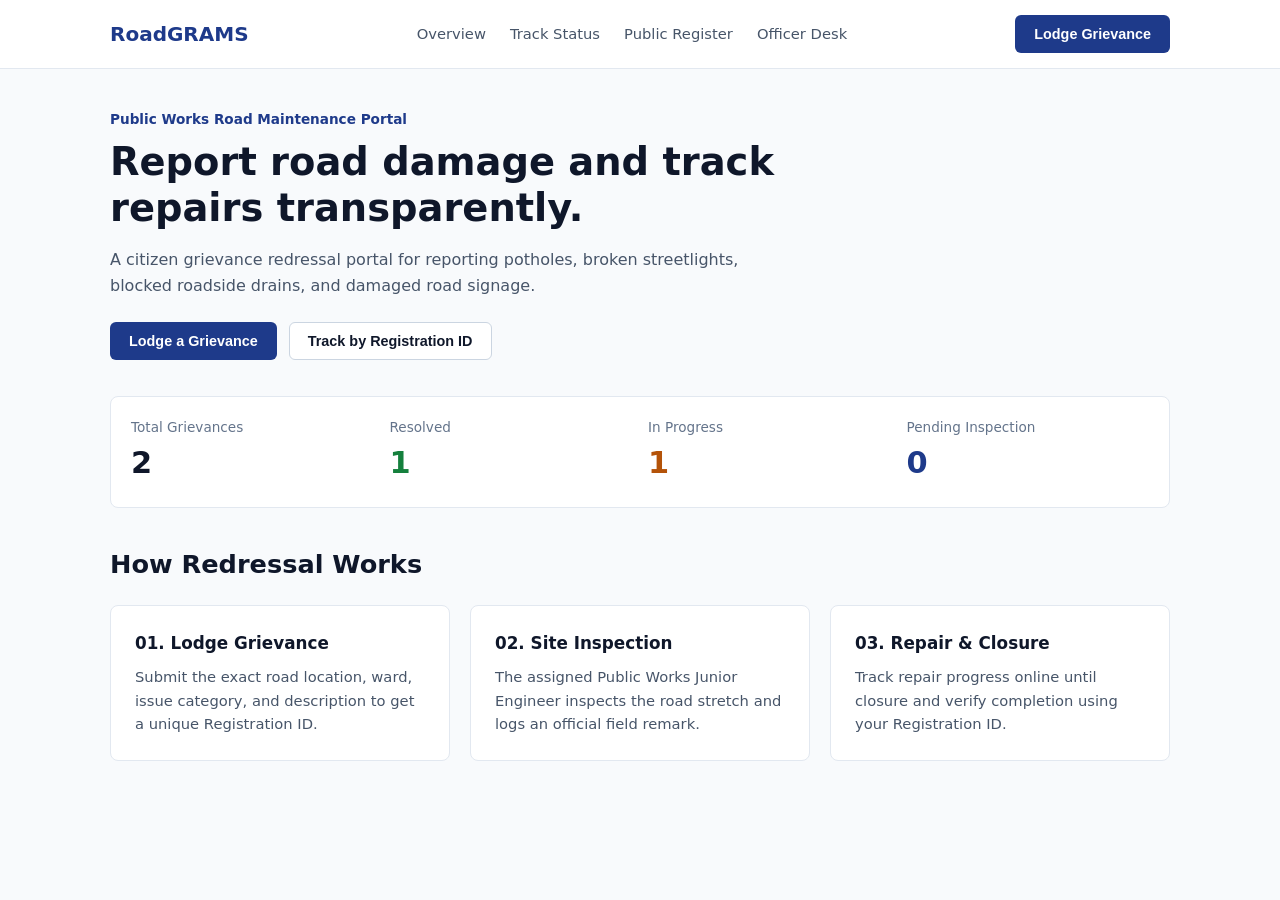
==== CSE 326 Project/index.html @ 52b889cb "Add files via upload index.html -Saurav Bishoyi,  style.css - Harsh Mishra script.js - Bishwa Bism" ====
<!DOCTYPE html>
<html lang="en">
<head>
  <meta charset="UTF-8" />
  <meta name="viewport" content="width=device-width, initial-scale=1.0" />
  <title>RoadGRAMS - Road Maintenance Grievance Portal</title>
  <link rel="stylesheet" href="style.css" />
</head>
<body>
  <!-- Header Navigation -->
  <header class="site-header">
    <div class="container header-inner">
      <a href="#home" class="brand" onclick="showSection('home')">RoadGRAMS</a>
      <nav class="nav-links">
        <a href="#home" onclick="showSection('home')">Overview</a>
        <a href="#track" onclick="showSection('track')">Track Status</a>
        <a href="#register" onclick="showSection('register')">Public Register</a>
        <a href="#officer" onclick="showSection('officer')">Officer Desk</a>
      </nav>
      <button class="btn-primary" onclick="showSection('lodge')">Lodge Grievance</button>
    </div>
  </header>

  <main class="container">
    <!-- 1. OVERVIEW SECTION -->
    <section id="section-home" class="page-section active">
      <div class="hero-box">
        <p class="kicker">Public Works Road Maintenance Portal</p>
        <h1>Report road damage and track repairs transparently.</h1>
        <p class="subtitle">
          A citizen grievance redressal portal for reporting potholes,
          broken streetlights, blocked roadside drains, and damaged road signage.
        </p>
        <div class="hero-actions">
          <button class="btn-primary" onclick="showSection('lodge')">Lodge a Grievance</button>
          <button class="btn-secondary" onclick="showSection('track')">Track by Registration ID</button>
        </div>
      </div>

      <!-- Live Statistics Strip -->
      <div class="stats-grid">
        <div class="stat-item">
          <span class="stat-label">Total Grievances</span>
          <strong id="stat-total" class="stat-value">0</strong>
        </div>
        <div class="stat-item">
          <span class="stat-label">Resolved</span>
          <strong id="stat-resolved" class="stat-value text-green">0</strong>
        </div>
        <div class="stat-item">
          <span class="stat-label">In Progress</span>
          <strong id="stat-progress" class="stat-value text-amber">0</strong>
        </div>
        <div class="stat-item">
          <span class="stat-label">Pending Inspection</span>
          <strong id="stat-pending" class="stat-value text-navy">0</strong>
        </div>
      </div>

      <!-- 3-Step Redressal Process -->
      <div class="steps-section">
        <h2>How Redressal Works</h2>
        <div class="steps-grid">
          <div class="step-card">
            <h3>01. Lodge Grievance</h3>
            <p>Submit the exact road location, ward, issue category, and description to get a unique Registration ID.</p>
          </div>
          <div class="step-card">
            <h3>02. Site Inspection</h3>
            <p>The assigned Public Works Junior Engineer inspects the road stretch and logs an official field remark.</p>
          </div>
          <div class="step-card">
            <h3>03. Repair & Closure</h3>
            <p>Track repair progress online until closure and verify completion using your Registration ID.</p>
          </div>
        </div>
      </div>
    </section>

    <!-- 2. LODGE GRIEVANCE FORM SECTION -->
    <section id="section-lodge" class="page-section">
      <h2>Lodge a Road Maintenance Grievance</h2>
      <p class="section-desc">Fill in accurate location details so the assigned PWD division can locate the road stretch quickly.</p>

      <form id="grievance-form" class="card-panel">
        <div class="form-grid">
          <div class="form-group">
            <label for="citizenName">Citizen Full Name *</label>
            <input type="text" id="citizenName" required placeholder="e.g. Aarav Sharma" />
          </div>
          <div class="form-group">
            <label for="mobile">Mobile Number (10 Digits) *</label>
            <input type="tel" id="mobile" required pattern="[0-9]{10}" maxlength="10" placeholder="e.g. 9876543210" />
          </div>
          <div class="form-group">
            <label for="ward">Ward / Sector *</label>
            <input type="text" id="ward" required placeholder="e.g. Ward 14 - Sector 14" />
          </div>
          <div class="form-group">
            <label for="pincode">PIN Code *</label>
            <input type="text" id="pincode" required pattern="[0-9]{6}" maxlength="6" placeholder="e.g. 110014" />
          </div>
          <div class="form-group">
            <label for="roadName">Road / Highway Name *</label>
            <input type="text" id="roadName" required placeholder="e.g. MG Road Main Corridor" />
          </div>
          <div class="form-group">
            <label for="landmark">Nearest Landmark *</label>
            <input type="text" id="landmark" required placeholder="e.g. Near Government Polytechnic Gate" />
          </div>
          <div class="form-group">
            <label for="category">Issue Category *</label>
            <select id="category" required>
              <option value="Pothole & Surface Crack">Pothole & Surface Crack</option>
              <option value="Road Resurfacing Needed">Road Resurfacing Needed</option>
              <option value="Broken Streetlight">Broken Streetlight</option>
              <option value="Waterlogging & Blocked Drain">Waterlogging & Blocked Drain</option>
              <option value="Damaged Divider & Signage">Damaged Divider & Signage</option>
            </select>
          </div>
          <div class="form-group">
            <label for="severity">Severity Level *</label>
            <select id="severity" required>
              <option value="Routine">Routine</option>
              <option value="Moderate" selected>Moderate</option>
              <option value="Urgent Hazard">Urgent Hazard</option>
            </select>
          </div>
        </div>

        <div class="form-group full-width">
          <label for="description">Detailed Description of Road Damage *</label>
          <textarea id="description" rows="4" required placeholder="Describe approximate size of pothole, number of faulty lights, or traffic hazard..."></textarea>
        </div>

        <div class="form-actions">
          <button type="submit" class="btn-primary">Submit Grievance</button>
          <button type="reset" class="btn-secondary">Clear Form</button>
        </div>
      </form>

      <!-- Acknowledgement Receipt (Shown after submission) -->
      <div id="receipt-box" class="card-panel hidden">
        <p class="kicker text-green">Grievance Registered Successfully</p>
        <h3>Acknowledgement Receipt</h3>
        <p>Your unique CPGRAMS-style Registration Number is:</p>
        <p id="receipt-id" class="mono-id"></p>
        <p id="receipt-summary" class="subtitle"></p>
        <div class="hero-actions">
          <button class="btn-primary" onclick="trackLastSubmitted()">Track This Grievance</button>
          <button class="btn-secondary" onclick="window.print()">Print Receipt</button>
        </div>
      </div>
    </section>

    <!-- 3. TRACK STATUS SECTION -->
    <section id="section-track" class="page-section">
      <h2>Track Grievance Status</h2>
      <p class="section-desc">Enter your Registration Number (for example, <code>RDGRM/2026/00101</code>) to check live status and officer remarks.</p>

      <div class="search-bar">
        <input type="text" id="track-input" placeholder="Enter Registration ID (e.g. RDGRM/2026/00101)" />
        <button class="btn-primary" onclick="trackGrievance()">Track Status</button>
      </div>

      <div id="track-result" class="card-panel hidden"></div>
      <p id="track-error" class="error-msg hidden">No grievance found with that Registration Number.</p>
    </section>

    <!-- 4. PUBLIC REGISTER SECTION -->
    <section id="section-register" class="page-section">
      <div class="section-head-row">
        <div>
          <h2>Public Grievance Register</h2>
          <p class="section-desc">Browse and filter all reported road maintenance complaints.</p>
        </div>
        <select id="filter-status" onchange="renderRegisterTable()">
          <option value="All">All Statuses</option>
          <option value="Received">Received</option>
          <option value="Under Inspection">Under Inspection</option>
          <option value="In Progress">In Progress</option>
          <option value="Resolved">Resolved</option>
        </select>
      </div>

      <div class="table-wrap">
        <table>
          <thead>
            <tr>
              <th>Registration ID</th>
              <th>Road & Ward</th>
              <th>Category</th>
              <th>Filed On</th>
              <th>Status</th>
              <th>Action</th>
            </tr>
          </thead>
          <tbody id="register-tbody"></tbody>
        </table>
      </div>
    </section>

    <!-- 5. OFFICER DESK SECTION -->
    <section id="section-officer" class="page-section">
      <h2>Officer Redressal Desk (Demo)</h2>
      <p class="section-desc">Update complaint status and add inspection remarks as a Public Works officer.</p>

      <div class="card-panel">
        <div class="form-grid">
          <div class="form-group">
            <label for="officer-select-id">Select Grievance *</label>
            <select id="officer-select-id"></select>
          </div>
          <div class="form-group">
            <label for="officer-status">New Status *</label>
            <select id="officer-status">
              <option value="Received">Received</option>
              <option value="Under Inspection">Under Inspection</option>
              <option value="In Progress">In Progress</option>
              <option value="Resolved">Resolved</option>
            </select>
          </div>
        </div>
        <div class="form-group full-width">
          <label for="officer-remark">Official Inspection / Action Remark *</label>
          <textarea id="officer-remark" rows="3" placeholder="e.g. Site inspected; bitumen repair crew scheduled for tomorrow morning."></textarea>
        </div>
        <button class="btn-primary" onclick="updateOfficerStatus()">Update Grievance Status</button>
        <p id="officer-msg" class="text-green hidden" style="margin-top: 12px;">Status updated successfully.</p>
      </div>
    </section>
  </main>

  

  <script src="script.js"></script>
</body>
</html>
---- CSE 326 Project/style.css ----
/* RoadGRAMS - Clean Civic Stylesheet (Pure CSS3) */
* {
  box-sizing: border-box;
  margin: 0;
  padding: 0;
}

body {
  font-family: system-ui, -apple-system, "Segoe UI", Roboto, sans-serif;
  background-color: #f8fafc;
  color: #0f172a;
  line-height: 1.6;
}

.container {
  max-width: 1100px;
  margin: 0 auto;
  padding: 0 20px;
}

/* Header Navigation */
.site-header {
  background: #ffffff;
  border-bottom: 1px solid #e2e8f0;
  position: sticky;
  top: 0;
  z-index: 10;
}

.header-inner {
  display: flex;
  align-items: center;
  justify-content: space-between;
  gap: 24px;
  height: 68px;
}

.brand {
  font-size: 1.25rem;
  font-weight: 700;
  color: #1e3a8a;
  text-decoration: none;
}

.nav-links {
  display: flex;
  gap: 24px;
}

.nav-links a {
  text-decoration: none;
  color: #475569;
  font-size: 0.92rem;
  font-weight: 500;
}

.nav-links a:hover {
  color: #1e3a8a;
  text-decoration: underline;
}

/* Buttons */
.btn-primary,
.btn-secondary {
  padding: 10px 18px;
  border-radius: 6px;
  font-size: 0.9rem;
  font-weight: 600;
  cursor: pointer;
  border: 1px solid transparent;
}

.btn-primary {
  background: #1e3a8a;
  color: #ffffff;
}

.btn-primary:hover {
  background: #172554;
}

.btn-secondary {
  background: #ffffff;
  color: #0f172a;
  border-color: #cbd5e1;
}

.btn-secondary:hover {
  background: #f1f5f9;
}

/* Sections */
.page-section {
  display: none;
  padding: 40px 0;
}

.page-section.active {
  display: block;
}

.kicker {
  font-size: 0.85rem;
  font-weight: 600;
  color: #1e3a8a;
  margin-bottom: 8px;
}

h1 {
  font-size: 2.4rem;
  line-height: 1.2;
  margin-bottom: 16px;
  max-width: 720px;
}

h2 {
  font-size: 1.6rem;
  margin-bottom: 8px;
}

.subtitle,
.section-desc {
  color: #475569;
  max-width: 680px;
  margin-bottom: 24px;
}

.hero-actions {
  display: flex;
  gap: 12px;
  flex-wrap: wrap;
}

/* Stats Strip */
.stats-grid {
  display: grid;
  grid-template-columns: repeat(auto-fit, minmax(200px, 1fr));
  gap: 16px;
  margin: 36px 0;
  padding: 20px;
  background: #ffffff;
  border: 1px solid #e2e8f0;
  border-radius: 8px;
}

.stat-label {
  display: block;
  font-size: 0.85rem;
  color: #64748b;
}

.stat-value {
  font-size: 1.9rem;
  font-variant-numeric: tabular-nums;
}

/* Steps */
.steps-grid {
  display: grid;
  grid-template-columns: repeat(auto-fit, minmax(250px, 1fr));
  gap: 20px;
  margin-top: 20px;
}

.step-card,
.card-panel {
  background: #ffffff;
  border: 1px solid #e2e8f0;
  border-radius: 8px;
  padding: 24px;
}

.step-card h3 {
  margin-bottom: 8px;
  font-size: 1.05rem;
}

.step-card p {
  color: #475569;
  font-size: 0.92rem;
}

/* Forms */
.form-grid {
  display: grid;
  grid-template-columns: repeat(auto-fit, minmax(260px, 1fr));
  gap: 16px;
  margin-bottom: 16px;
}

.form-group {
  display: flex;
  flex-direction: column;
  gap: 6px;
}

.form-group label {
  font-size: 0.88rem;
  font-weight: 600;
  color: #334155;
}

input,
select,
textarea {
  padding: 10px 12px;
  border: 1px solid #cbd5e1;
  border-radius: 6px;
  font-family: inherit;
  font-size: 0.92rem;
  background: #ffffff;
}

input:focus,
select:focus,
textarea:focus {
  outline: 2px solid #1e3a8a;
  outline-offset: 1px;
}

.full-width {
  margin-bottom: 18px;
}

.form-actions {
  display: flex;
  gap: 12px;
}

.search-bar {
  display: flex;
  gap: 10px;
  margin-bottom: 24px;
  max-width: 560px;
}

.search-bar input {
  flex: 1;
}

/* Table */
.section-head-row {
  display: flex;
  justify-content: space-between;
  align-items: flex-end;
  gap: 16px;
  margin-bottom: 16px;
  flex-wrap: wrap;
}

.table-wrap {
  background: #ffffff;
  border: 1px solid #e2e8f0;
  border-radius: 8px;
  overflow-x: auto;
}

table {
  width: 100%;
  border-collapse: collapse;
  font-size: 0.9rem;
}

th,
td {
  padding: 12px 16px;
  text-align: left;
  border-bottom: 1px solid #e2e8f0;
}

th {
  background: #f8fafc;
  color: #475569;
  font-weight: 600;
}

.mono-id {
  font-family: ui-monospace, SFMono-Regular, Menlo, monospace;
  font-size: 1.3rem;
  font-weight: 700;
  color: #1e3a8a;
  margin: 8px 0 12px;
}

.text-green { color: #15803d; }
.text-amber { color: #b45309; }
.text-navy { color: #1e3a8a; }
.error-msg { color: #b91c1c; font-weight: 500; }
.hidden { display: none; }

.timeline-list {
  margin-top: 16px;
  padding-top: 16px;
  border-top: 1px solid #e2e8f0;
  list-style: none;
}

.timeline-list li {
  padding: 10px 0;
  border-bottom: 1px solid #f1f5f9;
}

.site-footer {
  border-top: 1px solid #e2e8f0;
  padding: 24px 0;
  margin-top: 48px;
  color: #64748b;
  font-size: 0.85rem;
}

@media (max-width: 720px) {
  .nav-links {
    display: none;
  }
  h1 {
    font-size: 1.8rem;
  }
}
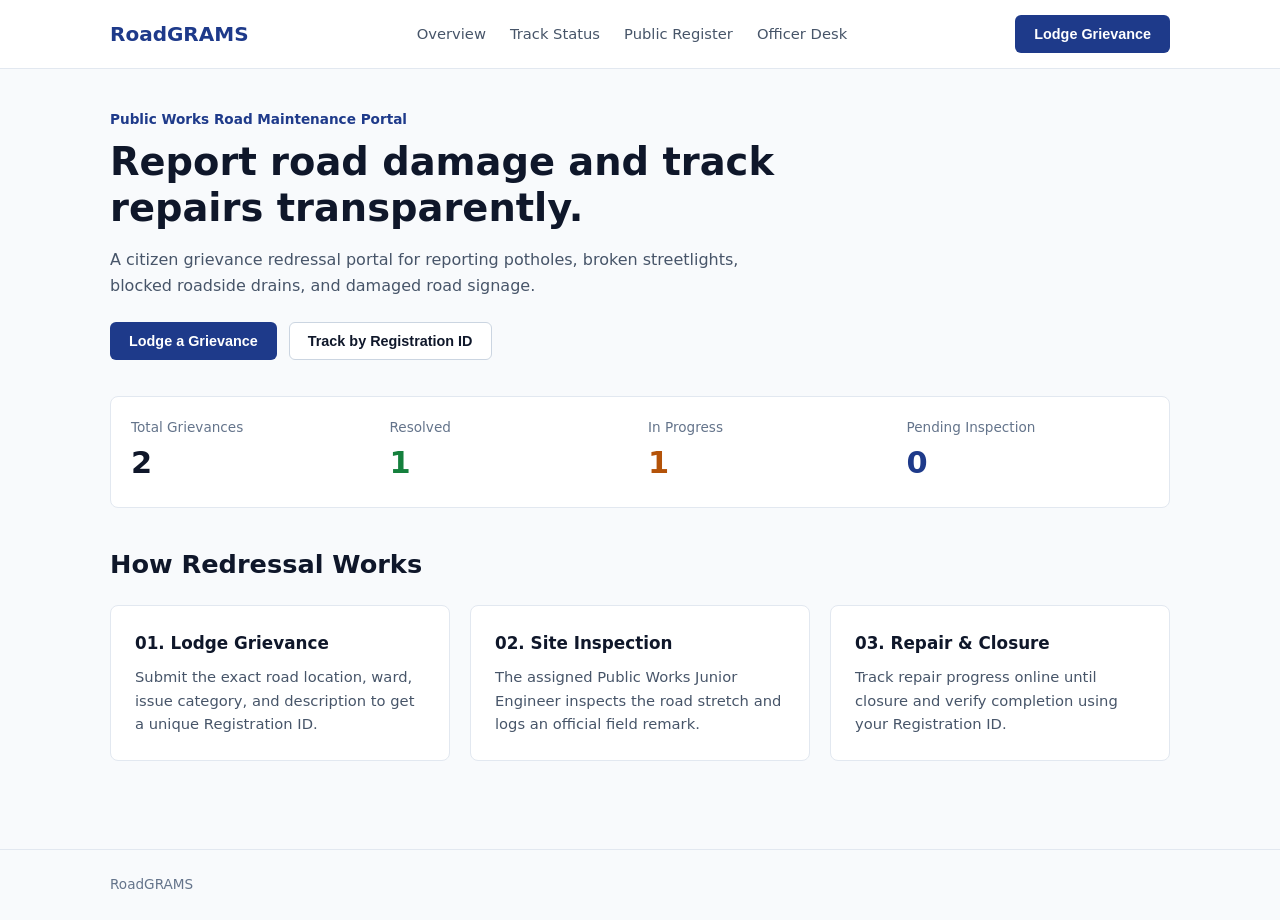
==== commit 1d4d2cf6: "Add files via upload" ====
--- a/CSE 326 Project/index.html
+++ b/CSE 326 Project/index.html
@@ -231,7 +231,11 @@
     </section>
   </main>
 
-  
+  <footer class="site-footer">
+    <div class="container">
+      <p>RoadGRAMS</p>
+    </div>
+  </footer>
 
   <script src="script.js"></script>
 </body>
